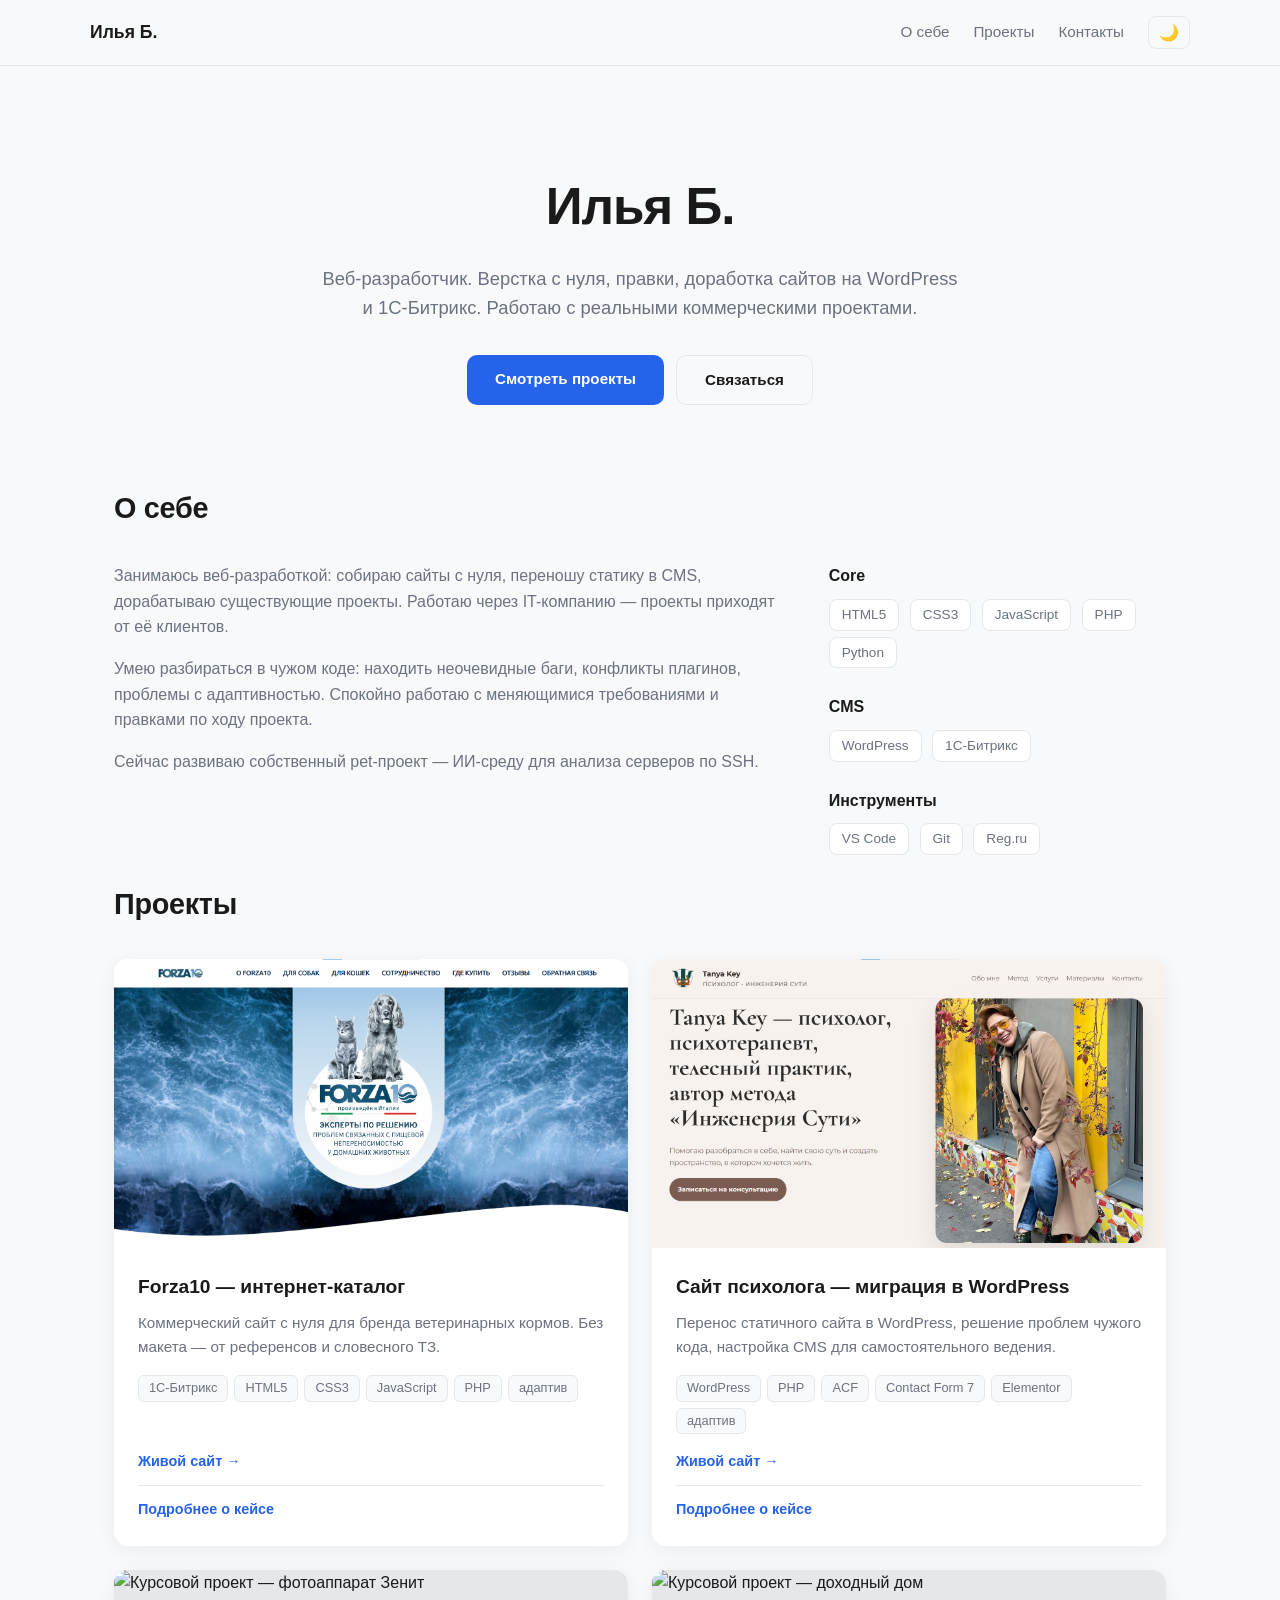
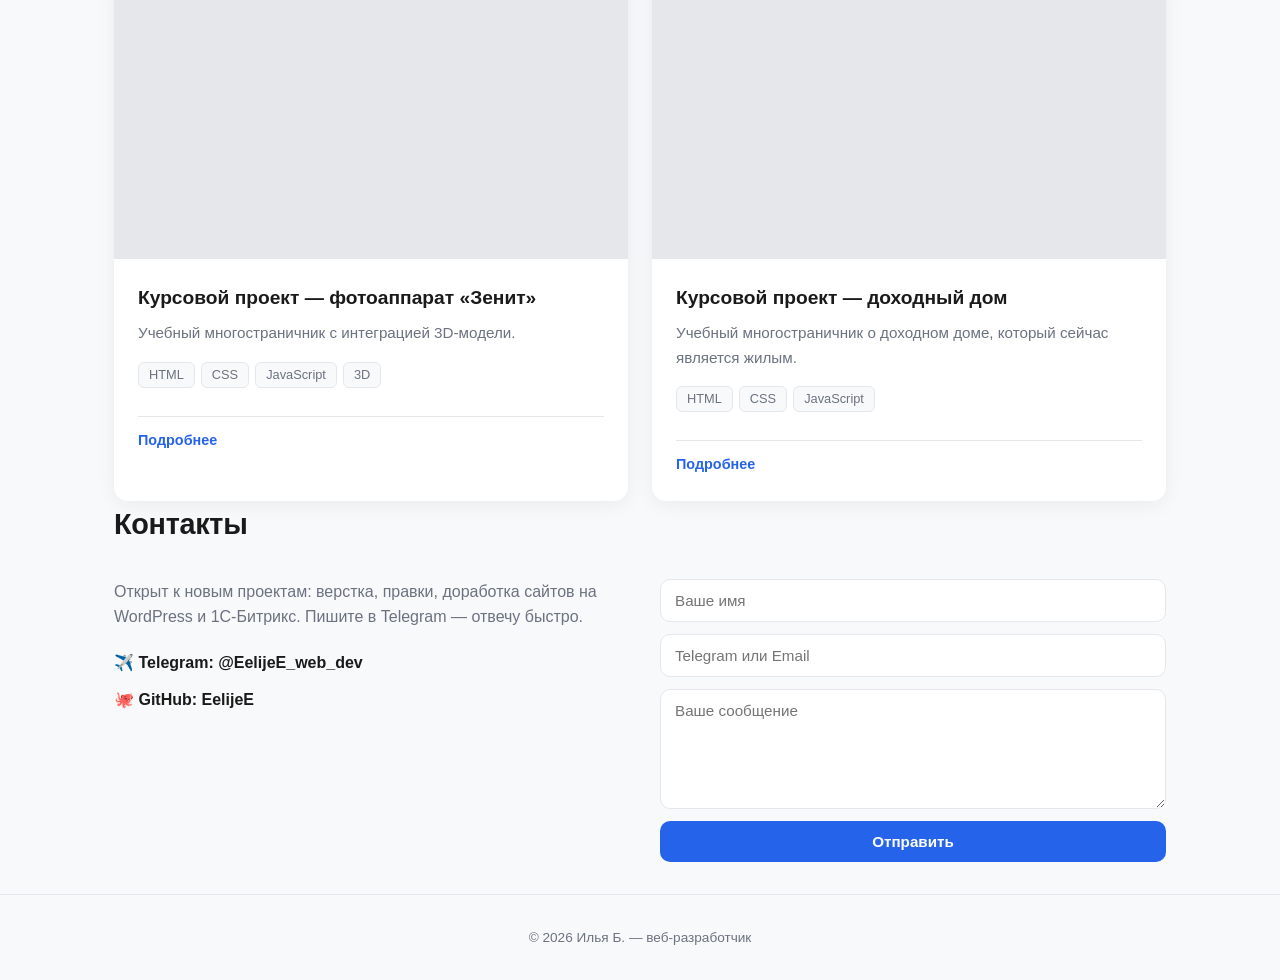
==== index.html @ ad2be2ed "Add files via upload" ====
<!DOCTYPE html>
<html lang="ru" data-theme="light">
<head>
  <meta charset="UTF-8" />
  <meta name="viewport" content="width=device-width, initial-scale=1.0" />
  <title>Илья Б. — Веб-разработчик</title>
  <meta name="description" content="Веб-разработчик. Верстка, правки, WordPress, 1С-Битрикс." />
  <link rel="stylesheet" href="style.css" />
</head>
<body>

  <header>
    <div class="container nav">
      <a href="#" class="logo">Илья Б.</a>
      <nav class="nav-links">
        <a href="#about">О себе</a>
        <a href="#projects">Проекты</a>
        <a href="#contact">Контакты</a>
        <button class="theme-toggle" id="themeToggle" aria-label="Переключить тему">🌙</button>
      </nav>
    </div>
  </header>

  <main>

    <section class="hero container">
      <h1>Илья Б.</h1>
      <p class="subtitle">
        Веб-разработчик. Верстка с нуля, правки, доработка сайтов на WordPress и 1С-Битрикс.
        Работаю с реальными коммерческими проектами.
      </p>
      <div class="hero-buttons">
        <a href="#projects" class="btn btn-primary">Смотреть проекты</a>
        <a href="#contact" class="btn btn-outline">Связаться</a>
      </div>
    </section>

    <section id="about" class="container reveal">
      <h2 class="section-title">О себе</h2>
      <div class="about-content">
        <div class="about-text">
          <p>
            Занимаюсь веб-разработкой: собираю сайты с нуля, переношу статику в CMS,
            дорабатываю существующие проекты. Работаю через IT-компанию — проекты
            приходят от её клиентов.
          </p>
          <p>
            Умею разбираться в чужом коде: находить неочевидные баги, конфликты плагинов,
            проблемы с адаптивностью. Спокойно работаю с меняющимися требованиями и
            правками по ходу проекта.
          </p>
          <p>
            Сейчас развиваю собственный pet-проект — ИИ-среду для анализа серверов по SSH.
          </p>
        </div>
        <div class="skills">
          <div class="skills-group">
            <h3>Core</h3>
            <span class="skill-tag">HTML5</span>
            <span class="skill-tag">CSS3</span>
            <span class="skill-tag">JavaScript</span>
            <span class="skill-tag">PHP</span>
            <span class="skill-tag">Python</span>
          </div>
          <div class="skills-group">
            <h3>CMS</h3>
            <span class="skill-tag">WordPress</span>
            <span class="skill-tag">1С-Битрикс</span>
          </div>
          <div class="skills-group">
            <h3>Инструменты</h3>
            <span class="skill-tag">VS Code</span>
            <span class="skill-tag">Git</span>
            <span class="skill-tag">Reg.ru</span>
          </div>
        </div>
      </div>
    </section>

    <section id="projects" class="container reveal">
      <h2 class="section-title">Проекты</h2>
      <div class="projects-grid">

        <article class="project-card">
          <img src="images/forza10-preview.png" alt="Forza10 — интернет-каталог" class="project-image" />
          <div class="project-body">
            <h3 class="project-title">Forza10 — интернет-каталог</h3>
            <p class="project-desc">
              Коммерческий сайт с нуля для бренда ветеринарных кормов. Без макета —
              от референсов и словесного ТЗ.
            </p>
            <div class="project-tags">
              <span>1С-Битрикс</span>
              <span>HTML5</span>
              <span>CSS3</span>
              <span>JavaScript</span>
              <span>PHP</span>
              <span>адаптив</span>
            </div>
            <div class="project-links">
              <a href="https://форза10.рф" target="_blank" rel="noopener">Живой сайт →</a>
            </div>
            <details>
              <summary>Подробнее о кейсе</summary>
              <p>
                Развернул и настроил 1С-Битрикс, спроектировал структуру шаблона в
                /local/templates/forza10. Реализовал адаптивную вёрстку, каталог,
                умный поиск, мобильное бургер-меню. Проект собран без дизайн-макета —
                от референсов и живых правок заказчика.
              </p>
            </details>
          </div>
        </article>

        <article class="project-card">
          <img src="images/psy-preview.png" alt="Сайт психолога на WordPress" class="project-image" />
          <div class="project-body">
            <h3 class="project-title">Сайт психолога — миграция в WordPress</h3>
            <p class="project-desc">
              Перенос статичного сайта в WordPress, решение проблем чужого кода,
              настройка CMS для самостоятельного ведения.
            </p>
            <div class="project-tags">
              <span>WordPress</span>
              <span>PHP</span>
              <span>ACF</span>
              <span>Contact Form 7</span>
              <span>Elementor</span>
              <span>адаптив</span>
            </div>
            <div class="project-links">
              <a href="https://ingener-psy.ru" target="_blank" rel="noopener">Живой сайт →</a>
            </div>
            <details>
              <summary>Подробнее о кейсе</summary>
              <p>
                Перенёс вёрстку в кастомную тему, разбил на шаблоны. Устранил двойное
                подключение JS, конфликт с Elementor, настроил ACF для редактирования
                контента без кода. Подключил форму обратной связи, решил проблему
                попадания писем в спам через WP Mail SMTP.
              </p>
            </details>
          </div>
        </article>

        <article class="project-card">
          <img src="images/course-zenit.png" alt="Курсовой проект — фотоаппарат Зенит" class="project-image" />
          <div class="project-body">
            <h3 class="project-title">Курсовой проект — фотоаппарат «Зенит»</h3>
            <p class="project-desc">
              Учебный многостраничник с интеграцией 3D-модели.
            </p>
            <div class="project-tags">
              <span>HTML</span>
              <span>CSS</span>
              <span>JavaScript</span>
              <span>3D</span>
            </div>
            <details>
              <summary>Подробнее</summary>
              <p>
                Учебный проект. Многостраничный сайт, посвящённый фотоаппарату «Зенит»,
                с интеграцией 3D-модели. Реализован на чистых HTML/CSS/JS.
              </p>
            </details>
          </div>
        </article>

        <article class="project-card">
          <img src="images/course-house.png" alt="Курсовой проект — доходный дом" class="project-image" />
          <div class="project-body">
            <h3 class="project-title">Курсовой проект — доходный дом</h3>
            <p class="project-desc">
              Учебный многостраничник о доходном доме, который сейчас является жилым.
            </p>
            <div class="project-tags">
              <span>HTML</span>
              <span>CSS</span>
              <span>JavaScript</span>
            </div>
            <details>
              <summary>Подробнее</summary>
              <p>
                Учебный проект. Многостраничный сайт с исторической справкой и
                визуальными материалами. Реализован на чистых HTML/CSS/JS.
              </p>
            </details>
          </div>
        </article>

      </div>
    </section>

    <section id="contact" class="container reveal">
      <h2 class="section-title">Контакты</h2>
      <div class="contact-grid">
        <div class="contact-info">
          <p>
            Открыт к новым проектам: верстка, правки, доработка сайтов на WordPress
            и 1С-Битрикс. Пишите в Telegram — отвечу быстро.
          </p>
          <div class="contact-links">
            <a href="https://t.me/EelijeE_web_dev" target="_blank" rel="noopener">
              ✈️ Telegram: @EelijeE_web_dev
            </a>
            <a href="https://github.com/EelijeE" target="_blank" rel="noopener">
              🐙 GitHub: EelijeE
            </a>
          </div>
        </div>
        <form id="contact-form">
          <input type="text" name="name" placeholder="Ваше имя" required />
          <input type="text" name="contact" placeholder="Telegram или Email" required />
          <textarea name="message" placeholder="Ваше сообщение" required></textarea>
          <button type="submit" class="btn btn-primary">Отправить</button>
          <p class="form-status" id="form-status"></p>
        </form>
      </div>
    </section>

  </main>

  <footer>
    <div class="container">
      © 2026 Илья Б. — веб-разработчик
    </div>
  </footer>

  <script src="script.js"></script>
</body>
</html>
---- style.css ----
:root {
  --bg: #f8f9fa;
  --bg-card: #ffffff;
  --text: #1a1a1a;
  --text-muted: #6b7280;
  --accent: #2563eb;
  --accent-hover: #1d4ed8;
  --border: #e5e7eb;
  --shadow: 0 4px 20px rgba(0,0,0,0.06);
  --shadow-hover: 0 8px 30px rgba(0,0,0,0.12);
  --radius: 14px;
  --transition: 0.3s ease;
}

[data-theme="dark"] {
  --bg: #0f172a;
  --bg-card: #1e293b;
  --text: #e2e8f0;
  --text-muted: #94a3b8;
  --accent: #60a5fa;
  --accent-hover: #93c5fd;
  --border: #334155;
  --shadow: 0 4px 20px rgba(0,0,0,0.3);
  --shadow-hover: 0 8px 30px rgba(0,0,0,0.5);
}

* { margin: 0; padding: 0; box-sizing: border-box; }

html { scroll-behavior: smooth; }

body {
  font-family: -apple-system, BlinkMacSystemFont, 'Segoe UI', Roboto, Helvetica, Arial, sans-serif;
  background: var(--bg);
  color: var(--text);
  line-height: 1.6;
  transition: background var(--transition), color var(--transition);
}

.container {
  max-width: 1100px;
  margin: 0 auto;
  padding: 0 24px;
}

/* Header */
header {
  position: sticky;
  top: 0;
  z-index: 100;
  background: var(--bg);
  border-bottom: 1px solid var(--border);
  backdrop-filter: blur(10px);
}

.nav {
  display: flex;
  justify-content: space-between;
  align-items: center;
  padding: 16px 0;
}

.logo {
  font-weight: 700;
  font-size: 1.1rem;
  color: var(--text);
  text-decoration: none;
}

.nav-links {
  display: flex;
  gap: 24px;
  align-items: center;
}

.nav-links a {
  color: var(--text-muted);
  text-decoration: none;
  font-size: 0.95rem;
  transition: color var(--transition);
}

.nav-links a:hover { color: var(--accent); }

.theme-toggle {
  background: none;
  border: 1px solid var(--border);
  border-radius: 8px;
  padding: 6px 10px;
  cursor: pointer;
  font-size: 1rem;
  color: var(--text);
  transition: all var(--transition);
}

.theme-toggle:hover { border-color: var(--accent); }

/* Hero */
.hero {
  padding: 100px 0 80px;
  text-align: center;
}

.hero h1 {
  font-size: clamp(2rem, 5vw, 3.2rem);
  font-weight: 800;
  letter-spacing: -0.02em;
  margin-bottom: 16px;
}

.hero .subtitle {
  font-size: 1.15rem;
  color: var(--text-muted);
  max-width: 640px;
  margin: 0 auto 32px;
}

.hero-buttons {
  display: flex;
  gap: 12px;
  justify-content: center;
  flex-wrap: wrap;
}

.btn {
  display: inline-block;
  padding: 12px 28px;
  border-radius: 10px;
  font-weight: 600;
  font-size: 0.95rem;
  text-decoration: none;
  transition: all var(--transition);
  border: none;
  cursor: pointer;
}

.btn-primary {
  background: var(--accent);
  color: #fff;
}

.btn-primary:hover {
  background: var(--accent-hover);
  transform: translateY(-2px);
}

.btn-outline {
  background: transparent;
  color: var(--text);
  border: 1px solid var(--border);
}

.btn-outline:hover {
  border-color: var(--accent);
  color: var(--accent);
  transform: translateY(-2px);
}

/* Sections */
section { padding: 60px 0; }

.section-title {
  font-size: 1.8rem;
  font-weight: 700;
  margin-bottom: 32px;
  letter-spacing: -0.01em;
}

/* About */
.about-content {
  display: grid;
  grid-template-columns: 2fr 1fr;
  gap: 40px;
  align-items: start;
}

.about-text p {
  margin-bottom: 16px;
  color: var(--text-muted);
}

.skills-group { margin-bottom: 20px; }

.skills-group h3 {
  font-size: 1rem;
  margin-bottom: 10px;
  color: var(--text);
}

.skill-tag {
  display: inline-block;
  background: var(--bg-card);
  border: 1px solid var(--border);
  border-radius: 8px;
  padding: 4px 12px;
  font-size: 0.85rem;
  margin: 0 6px 6px 0;
  color: var(--text-muted);
}

/* Projects */
.projects-grid {
  display: grid;
  grid-template-columns: repeat(2, 1fr);
  gap: 24px;
}

.project-card {
  background: var(--bg-card);
  border-radius: var(--radius);
  overflow: hidden;
  box-shadow: var(--shadow);
  transition: all var(--transition);
  display: flex;
  flex-direction: column;
}

.project-card:hover {
  transform: translateY(-4px);
  box-shadow: var(--shadow-hover);
}

.project-image {
  width: 100%;
  aspect-ratio: 16 / 9;
  object-fit: cover;
  background: var(--border);
  display: block;
}

.project-body {
  padding: 24px;
  flex: 1;
  display: flex;
  flex-direction: column;
}

.project-title {
  font-size: 1.2rem;
  font-weight: 700;
  margin-bottom: 8px;
}

.project-desc {
  color: var(--text-muted);
  font-size: 0.95rem;
  margin-bottom: 16px;
}

.project-tags {
  display: flex;
  flex-wrap: wrap;
  gap: 6px;
  margin-bottom: 16px;
}

.project-tags span {
  background: var(--bg);
  border: 1px solid var(--border);
  border-radius: 6px;
  padding: 2px 10px;
  font-size: 0.8rem;
  color: var(--text-muted);
}

.project-links {
  margin-top: auto;
  display: flex;
  gap: 12px;
  flex-wrap: wrap;
}

.project-links a {
  color: var(--accent);
  text-decoration: none;
  font-weight: 600;
  font-size: 0.9rem;
}

.project-links a:hover { text-decoration: underline; }

details {
  margin-top: 12px;
  border-top: 1px solid var(--border);
  padding-top: 12px;
}

details summary {
  cursor: pointer;
  font-weight: 600;
  font-size: 0.9rem;
  color: var(--accent);
  list-style: none;
}

details summary::-webkit-details-marker { display: none; }

details p {
  margin-top: 10px;
  font-size: 0.9rem;
  color: var(--text-muted);
}

/* Contact */
.contact-grid {
  display: grid;
  grid-template-columns: 1fr 1fr;
  gap: 40px;
  align-items: start;
}

.contact-info p {
  color: var(--text-muted);
  margin-bottom: 20px;
}

.contact-links {
  display: flex;
  flex-direction: column;
  gap: 12px;
}

.contact-links a {
  color: var(--text);
  text-decoration: none;
  font-weight: 600;
  display: flex;
  align-items: center;
  gap: 10px;
  transition: color var(--transition);
}

.contact-links a:hover { color: var(--accent); }

form {
  display: flex;
  flex-direction: column;
  gap: 12px;
}

input, textarea {
  width: 100%;
  padding: 12px 14px;
  border: 1px solid var(--border);
  border-radius: 10px;
  background: var(--bg-card);
  color: var(--text);
  font-family: inherit;
  font-size: 0.95rem;
  transition: border-color var(--transition);
}

input:focus, textarea:focus {
  outline: none;
  border-color: var(--accent);
}

textarea { resize: vertical; min-height: 120px; }

.form-status {
  font-size: 0.9rem;
  color: var(--text-muted);
  min-height: 20px;
}

/* Footer */
footer {
  border-top: 1px solid var(--border);
  padding: 32px 0;
  text-align: center;
  color: var(--text-muted);
  font-size: 0.85rem;
}

/* Reveal animation */
.reveal {
  opacity: 0;
  transform: translateY(24px);
  transition: opacity 0.6s ease, transform 0.6s ease;
}

.reveal.visible {
  opacity: 1;
  transform: translateY(0);
}

/* Responsive */
@media (max-width: 768px) {
  .about-content,
  .contact-grid {
    grid-template-columns: 1fr;
  }

  .projects-grid {
    grid-template-columns: 1fr;
  }

  .nav-links { gap: 12px; }

  .nav-links a:not(.theme-toggle) { display: none; }

  .hero { padding: 60px 0 40px; }

  section { padding: 40px 0; }
}
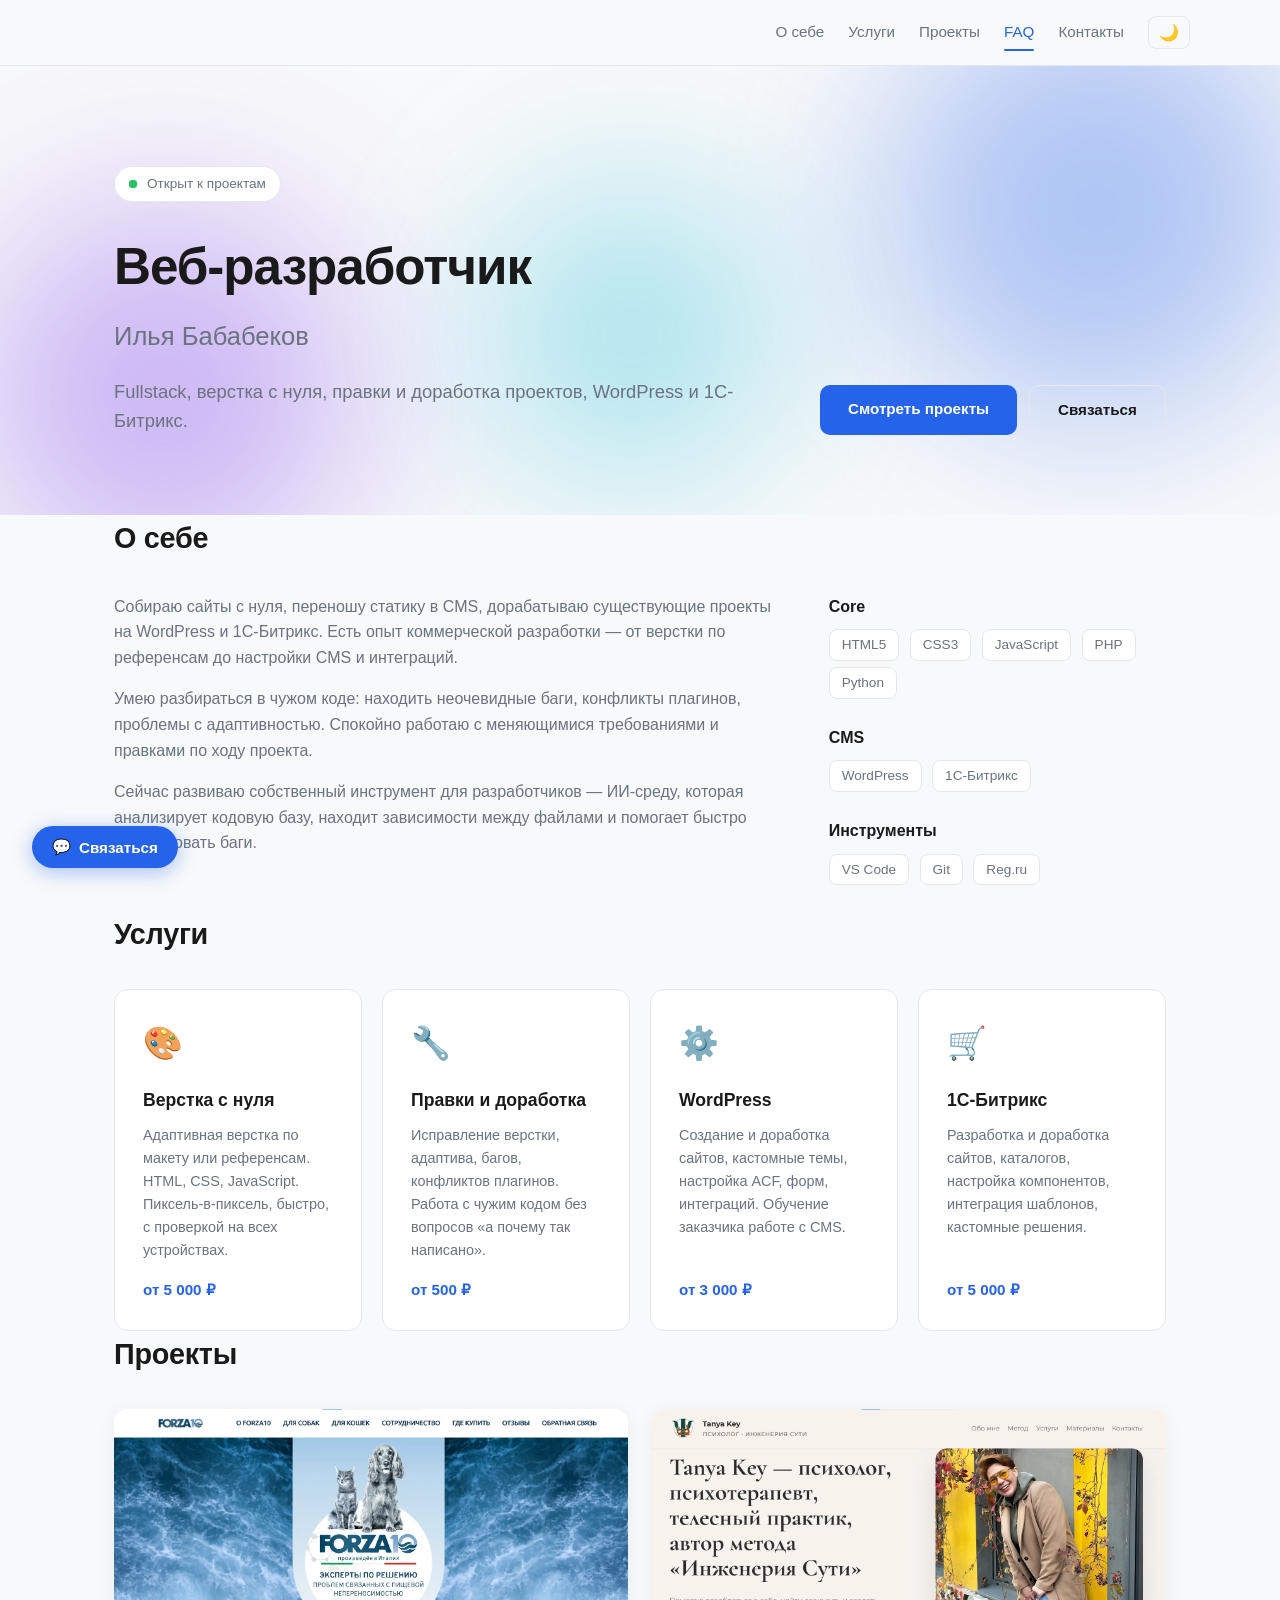
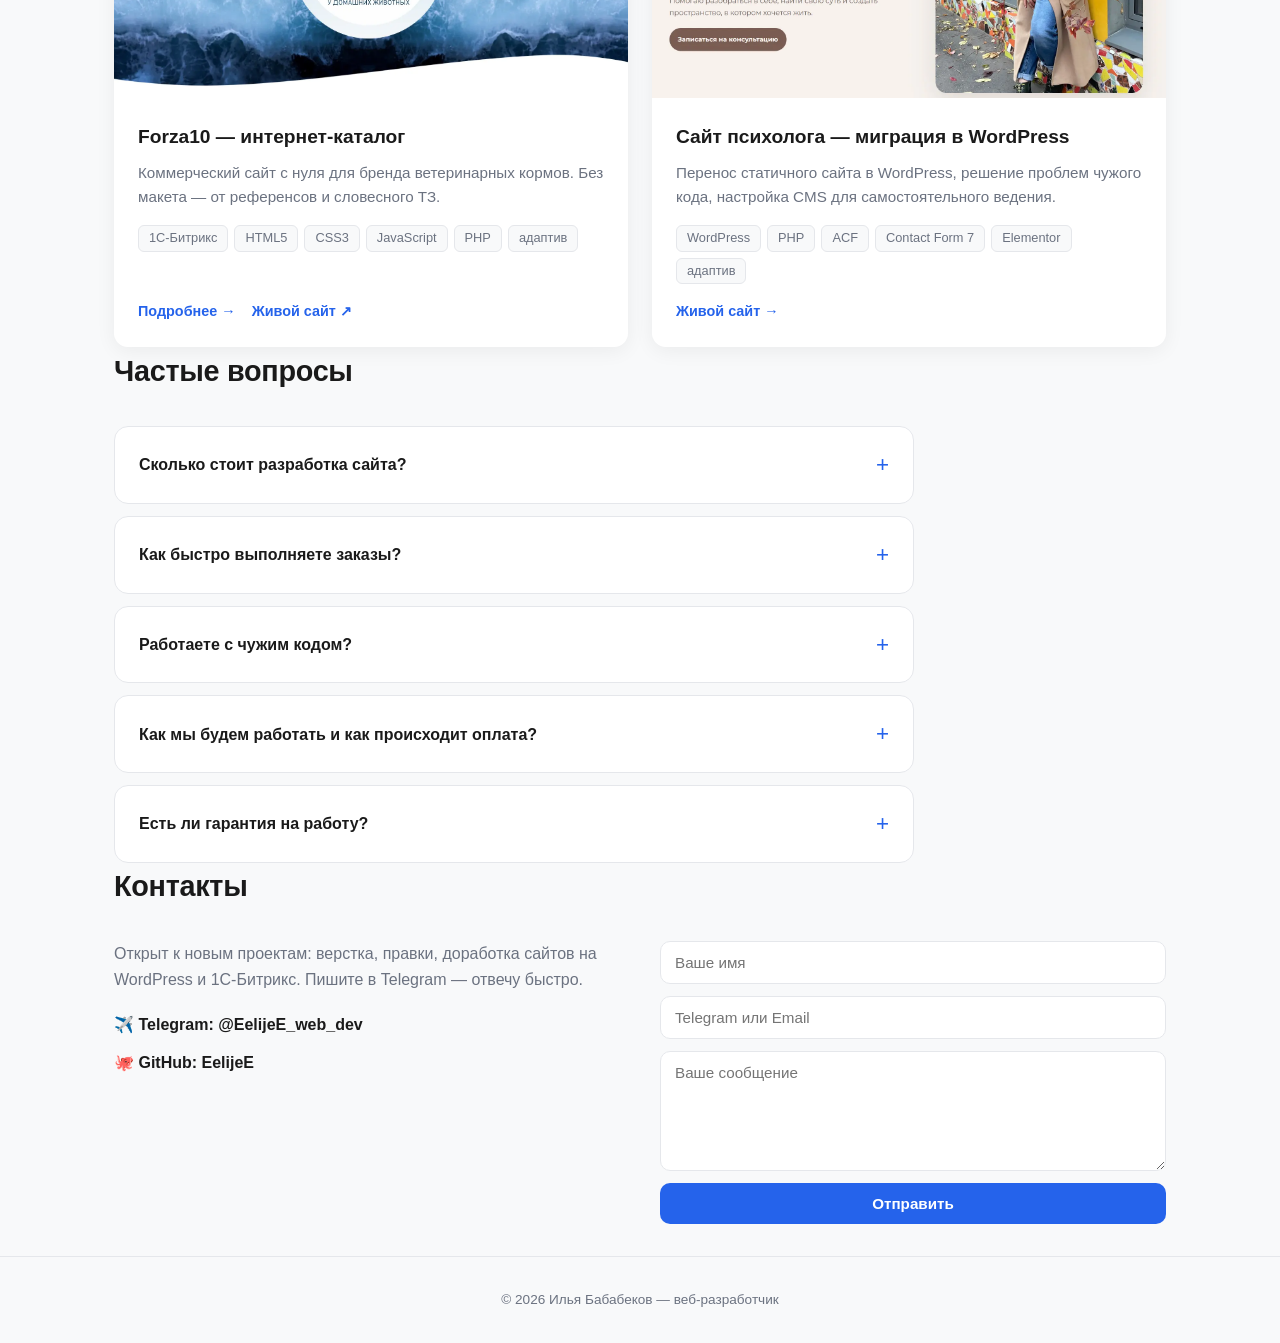
==== commit 1e3b8fc9: "Add files via upload" ====
--- a/index.html
+++ b/index.html
@@ -3,46 +3,97 @@
 <head>
   <meta charset="UTF-8" />
   <meta name="viewport" content="width=device-width, initial-scale=1.0" />
-  <title>Илья Б. — Веб-разработчик</title>
-  <meta name="description" content="Веб-разработчик. Верстка, правки, WordPress, 1С-Битрикс." />
+
+  <title>Илья Бабабеков — Веб-разработчик</title>
+  <meta name="description" content="Веб-разработчик. Верстка с нуля, правки и доработка сайтов на WordPress и 1С-Битрикс. Опыт коммерческой разработки." />
+  <meta name="keywords" content="веб-разработчик, верстка, WordPress, 1С-Битрикс, фронтенд, HTML, CSS, JavaScript, PHP" />
+  <meta name="author" content="Илья Бабабеков" />
+
+  <!-- Open Graph — превью при отправке ссылки в Telegram, VK, WhatsApp -->
+  <meta property="og:type" content="website" />
+  <meta property="og:title" content="Илья Бабабеков — Веб-разработчик" />
+  <meta property="og:description" content="Верстка с нуля, правки и доработка сайтов на WordPress и 1С-Битрикс." />
+  <meta property="og:url" content="https://eelijee.github.io/" />
+  <meta property="og:image" content="https://eelijee.github.io/images/og-preview.png" />
+  <meta property="og:locale" content="ru_RU" />
+
+  <!-- Twitter Card -->
+  <meta name="twitter:card" content="summary_large_image" />
+  <meta name="twitter:title" content="Илья Бабабеков — Веб-разработчик" />
+  <meta name="twitter:description" content="Верстка с нуля, правки и доработка сайтов на WordPress и 1С-Битрикс." />
+  <meta name="twitter:image" content="https://eelijee.github.io/images/og-preview.png" />
+
+  <!-- Favicon -->
+  <link rel="icon" type="image/svg+xml" href="favicon.svg" />
+
   <link rel="stylesheet" href="style.css" />
 </head>
 <body>
 
   <header>
     <div class="container nav">
-      <a href="#" class="logo">Илья Б.</a>
-      <nav class="nav-links">
-        <a href="#about">О себе</a>
-        <a href="#projects">Проекты</a>
-        <a href="#contact">Контакты</a>
-        <button class="theme-toggle" id="themeToggle" aria-label="Переключить тему">🌙</button>
-      </nav>
+      <a href="#" class="logo">
+        <!-- Вставьте сюда ваш SVG-код логотипа -->
+      </a>
+<nav class="nav-links">
+  <a href="#about">О себе</a>
+  <a href="#services">Услуги</a>
+  <a href="#projects">Проекты</a>
+  <a href="#faq">FAQ</a>
+  <a href="#contact">Контакты</a>
+  <button class="theme-toggle" id="themeToggle" aria-label="Переключить тему">🌙</button>
+</nav>
+<button class="burger" id="burger" aria-label="Меню" aria-expanded="false">
+  <span></span>
+  <span></span>
+  <span></span>
+</button>
     </div>
   </header>
+  <div class="mobile-menu" id="mobileMenu">
+  <nav class="mobile-menu-links">
+    <a href="#about" data-num="01">О себе</a>
+    <a href="#services" data-num="02">Услуги</a>
+    <a href="#projects" data-num="03">Проекты</a>
+    <a href="#faq" data-num="04">FAQ</a>
+    <a href="#contact" data-num="05">Контакты</a>
+  </nav>
+</div>
 
   <main>
 
-    <section class="hero container">
-      <h1>Илья Б.</h1>
-      <p class="subtitle">
-        Веб-разработчик. Верстка с нуля, правки, доработка сайтов на WordPress и 1С-Битрикс.
-        Работаю с реальными коммерческими проектами.
-      </p>
-      <div class="hero-buttons">
-        <a href="#projects" class="btn btn-primary">Смотреть проекты</a>
-        <a href="#contact" class="btn btn-outline">Связаться</a>
-      </div>
-    </section>
+<section class="hero">
+  <div class="hero-bg">
+    <div class="blob blob-1"></div>
+    <div class="blob blob-2"></div>
+    <div class="blob blob-3"></div>
+  </div>
+
+  <div class="hero-content container">
+    <div class="hero-text">
+      <div class="status-badge">
+        <span class="status-dot"></span>
+        Открыт к проектам
+      </div>
+      <h1>Веб-разработчик</h1>
+      <h2>Илья Бабабеков</h2>
+      <p class="subtitle">Fullstack, верстка с нуля, правки и доработка проектов, WordPress и 1С-Битрикс.</p>
+    </div>
+    <div class="hero-buttons">
+      <a href="#projects" class="btn btn-primary">Смотреть проекты</a>
+      <a href="#contact" class="btn btn-outline">Связаться</a>
+    </div>
+  </div>
+</section>
 
     <section id="about" class="container reveal">
       <h2 class="section-title">О себе</h2>
       <div class="about-content">
         <div class="about-text">
           <p>
-            Занимаюсь веб-разработкой: собираю сайты с нуля, переношу статику в CMS,
-            дорабатываю существующие проекты. Работаю через IT-компанию — проекты
-            приходят от её клиентов.
+            Собираю сайты с нуля, переношу статику в CMS, дорабатываю существующие проекты
+            на WordPress и 1С-Битрикс. Есть опыт коммерческой разработки — от верстки
+            по референсам до настройки CMS и интеграций.
           </p>
           <p>
             Умею разбираться в чужом коде: находить неочевидные баги, конфликты плагинов,
@@ -50,7 +101,9 @@
             правками по ходу проекта.
           </p>
           <p>
-            Сейчас развиваю собственный pet-проект — ИИ-среду для анализа серверов по SSH.
+            Сейчас развиваю собственный инструмент для разработчиков — ИИ-среду, которая
+            анализирует кодовую базу, находит зависимости между файлами и помогает
+            быстро локализовать баги.
           </p>
         </div>
         <div class="skills">
@@ -77,12 +130,47 @@
       </div>
     </section>
 
+<section id="services" class="container reveal">
+  <h2 class="section-title">Услуги</h2>
+  <div class="services-grid">
+
+    <div class="service-card">
+      <div class="service-icon">🎨</div>
+      <h3>Верстка с нуля</h3>
+      <p>Адаптивная верстка по макету или референсам. HTML, CSS, JavaScript. Пиксель-в-пиксель, быстро, с проверкой на всех устройствах.</p>
+      <span class="service-price">от 5 000 ₽</span>
+    </div>
+
+    <div class="service-card">
+      <div class="service-icon">🔧</div>
+      <h3>Правки и доработка</h3>
+      <p>Исправление верстки, адаптива, багов, конфликтов плагинов. Работа с чужим кодом без вопросов «а почему так написано».</p>
+      <span class="service-price">от 500 ₽</span>
+    </div>
+
+    <div class="service-card">
+      <div class="service-icon">⚙️</div>
+      <h3>WordPress</h3>
+      <p>Создание и доработка сайтов, кастомные темы, настройка ACF, форм, интеграций. Обучение заказчика работе с CMS.</p>
+      <span class="service-price">от 3 000 ₽</span>
+    </div>
+
+    <div class="service-card">
+      <div class="service-icon">🛒</div>
+      <h3>1С-Битрикс</h3>
+      <p>Разработка и доработка сайтов, каталогов, настройка компонентов, интеграция шаблонов, кастомные решения.</p>
+      <span class="service-price">от 5 000 ₽</span>
+    </div>
+
+  </div>
+</section>
+
     <section id="projects" class="container reveal">
       <h2 class="section-title">Проекты</h2>
       <div class="projects-grid">
 
         <article class="project-card">
-          <img src="images/forza10-preview.png" alt="Forza10 — интернет-каталог" class="project-image" />
+          <img src="images/forza10-preview.webp" alt="Forza10 — интернет-каталог" class="project-image" />
           <div class="project-body">
             <h3 class="project-title">Forza10 — интернет-каталог</h3>
             <p class="project-desc">
@@ -97,23 +185,15 @@
               <span>PHP</span>
               <span>адаптив</span>
             </div>
-            <div class="project-links">
-              <a href="https://форза10.рф" target="_blank" rel="noopener">Живой сайт →</a>
-            </div>
-            <details>
-              <summary>Подробнее о кейсе</summary>
-              <p>
-                Развернул и настроил 1С-Битрикс, спроектировал структуру шаблона в
-                /local/templates/forza10. Реализовал адаптивную вёрстку, каталог,
-                умный поиск, мобильное бургер-меню. Проект собран без дизайн-макета —
-                от референсов и живых правок заказчика.
-              </p>
-            </details>
+<div class="project-links">
+  <a href="projects/forza10.html">Подробнее →</a>
+  <a href="https://форза10.рф" target="_blank" rel="noopener">Живой сайт ↗</a>
+</div>
           </div>
         </article>
 
         <article class="project-card">
-          <img src="images/psy-preview.png" alt="Сайт психолога на WordPress" class="project-image" />
+          <img src="images/psy-preview.webp" alt="Сайт психолога на WordPress" class="project-image" />
           <div class="project-body">
             <h3 class="project-title">Сайт психолога — миграция в WordPress</h3>
             <p class="project-desc">
@@ -131,65 +211,43 @@
             <div class="project-links">
               <a href="https://ingener-psy.ru" target="_blank" rel="noopener">Живой сайт →</a>
             </div>
-            <details>
-              <summary>Подробнее о кейсе</summary>
-              <p>
-                Перенёс вёрстку в кастомную тему, разбил на шаблоны. Устранил двойное
-                подключение JS, конфликт с Elementor, настроил ACF для редактирования
-                контента без кода. Подключил форму обратной связи, решил проблему
-                попадания писем в спам через WP Mail SMTP.
-              </p>
-            </details>
           </div>
         </article>
 
-        <article class="project-card">
-          <img src="images/course-zenit.png" alt="Курсовой проект — фотоаппарат Зенит" class="project-image" />
-          <div class="project-body">
-            <h3 class="project-title">Курсовой проект — фотоаппарат «Зенит»</h3>
-            <p class="project-desc">
-              Учебный многостраничник с интеграцией 3D-модели.
-            </p>
-            <div class="project-tags">
-              <span>HTML</span>
-              <span>CSS</span>
-              <span>JavaScript</span>
-              <span>3D</span>
-            </div>
-            <details>
-              <summary>Подробнее</summary>
-              <p>
-                Учебный проект. Многостраничный сайт, посвящённый фотоаппарату «Зенит»,
-                с интеграцией 3D-модели. Реализован на чистых HTML/CSS/JS.
-              </p>
-            </details>
-          </div>
-        </article>
-
-        <article class="project-card">
-          <img src="images/course-house.png" alt="Курсовой проект — доходный дом" class="project-image" />
-          <div class="project-body">
-            <h3 class="project-title">Курсовой проект — доходный дом</h3>
-            <p class="project-desc">
-              Учебный многостраничник о доходном доме, который сейчас является жилым.
-            </p>
-            <div class="project-tags">
-              <span>HTML</span>
-              <span>CSS</span>
-              <span>JavaScript</span>
-            </div>
-            <details>
-              <summary>Подробнее</summary>
-              <p>
-                Учебный проект. Многостраничный сайт с исторической справкой и
-                визуальными материалами. Реализован на чистых HTML/CSS/JS.
-              </p>
-            </details>
-          </div>
-        </article>
-
       </div>
     </section>
+
+<section id="faq" class="container reveal">
+  <h2 class="section-title">Частые вопросы</h2>
+  <div class="faq-list">
+
+    <details class="faq-item">
+      <summary>Сколько стоит разработка сайта?</summary>
+      <p>Зависит от задачи. Верстка лендинга — от 5 000 ₽, правки — от 500 ₽, доработка на CMS — от 3 000 ₽. Точную цену скажу после обсуждения задачи. Напишите в Telegram — разберём.</p>
+    </details>
+
+    <details class="faq-item">
+      <summary>Как быстро выполняете заказы?</summary>
+      <p>Небольшие правки — 1–2 дня. Верстка или крупные доработки — обсуждаем сроки индивидуально. Обычно беру на себя реалистичные сроки и не срываю их.</p>
+    </details>
+
+    <details class="faq-item">
+      <summary>Работаете с чужим кодом?</summary>
+      <p>Да, это одна из моих сильных сторон. Разбираюсь в проектах, оставшихся от других разработчиков: нахожу баги, конфликты плагинов, проблемы с адаптивом. Аккуратно правлю, не ломая существующее.</p>
+    </details>
+
+    <details class="faq-item">
+      <summary>Как мы будем работать и как происходит оплата?</summary>
+      <p>Обсуждаем задачу в Telegram, я оцениваю сроки и стоимость. Работаю по предоплате 50% или поэтапной оплате. Все детали обсуждаем до старта — никаких сюрпризов в процессе.</p>
+    </details>
+
+    <details class="faq-item">
+      <summary>Есть ли гарантия на работу?</summary>
+      <p>Да. Если после сдачи обнаружатся баги, которые появились из-за моих правок — исправлю бесплатно в течение двух недель. Это стандартная практика для аккуратной работы.</p>
+    </details>
+
+  </div>
+</section>
 
     <section id="contact" class="container reveal">
       <h2 class="section-title">Контакты</h2>
@@ -222,10 +280,18 @@
 
   <footer>
     <div class="container">
-      © 2026 Илья Б. — веб-разработчик
+      © 2026 Илья Бабабеков — веб-разработчик
     </div>
   </footer>
-
+<!-- Прогресс-бар чтения -->
+<div class="scroll-progress" id="scrollProgress"></div>
+
+<!-- Кнопка «Наверх» -->
+<button class="back-to-top" id="backToTop" aria-label="Наверх">↑</button>
+<button class="floating-contact" id="floatingContact" aria-label="Связаться">
+  <span>💬</span>
+  <span class="floating-contact-label">Связаться</span>
+</button>
   <script src="script.js"></script>
 </body>
 </html>
--- a/style.css
+++ b/style.css
@@ -6,8 +6,8 @@
   --accent: #2563eb;
   --accent-hover: #1d4ed8;
   --border: #e5e7eb;
-  --shadow: 0 4px 20px rgba(0,0,0,0.06);
-  --shadow-hover: 0 8px 30px rgba(0,0,0,0.12);
+  --shadow: 0 4px 20px rgba(0, 0, 0, 0.06);
+  --shadow-hover: 0 8px 30px rgba(0, 0, 0, 0.12);
   --radius: 14px;
   --transition: 0.3s ease;
 }
@@ -20,16 +20,23 @@
   --accent: #60a5fa;
   --accent-hover: #93c5fd;
   --border: #334155;
-  --shadow: 0 4px 20px rgba(0,0,0,0.3);
-  --shadow-hover: 0 8px 30px rgba(0,0,0,0.5);
-}
-
-* { margin: 0; padding: 0; box-sizing: border-box; }
-
-html { scroll-behavior: smooth; }
+  --shadow: 0 4px 20px rgba(0, 0, 0, 0.3);
+  --shadow-hover: 0 8px 30px rgba(0, 0, 0, 0.5);
+}
+
+* {
+  margin: 0;
+  padding: 0;
+  box-sizing: border-box;
+}
+
+html {
+  scroll-behavior: smooth;
+}
 
 body {
-  font-family: -apple-system, BlinkMacSystemFont, 'Segoe UI', Roboto, Helvetica, Arial, sans-serif;
+  font-family: -apple-system, BlinkMacSystemFont, "Segoe UI", Roboto, Helvetica,
+    Arial, sans-serif;
   background: var(--bg);
   color: var(--text);
   line-height: 1.6;
@@ -46,7 +53,7 @@
 header {
   position: sticky;
   top: 0;
-  z-index: 100;
+  z-index: 200;
   background: var(--bg);
   border-bottom: 1px solid var(--border);
   backdrop-filter: blur(10px);
@@ -59,11 +66,136 @@
   padding: 16px 0;
 }
 
-.logo {
-  font-weight: 700;
-  font-size: 1.1rem;
+/* ============ Бургер-кнопка ============ */
+.burger {
+  display: none;
+  width: 44px;
+  height: 44px;
+  background: none;
+  border: none;
+  cursor: pointer;
+  position: relative;
+  z-index: 200;
+  padding: 0;
+  align-items: center;
+  justify-content: center;
+  flex-direction: column;
+  gap: 6px;
+}
+
+.burger span {
+  display: block;
+  width: 26px;
+  height: 2px;
+  background: var(--text);
+  border-radius: 2px;
+  transition: transform 0.4s cubic-bezier(0.68, -0.55, 0.27, 1.55),
+              opacity 0.3s ease,
+              width 0.3s ease;
+  transform-origin: center;
+}
+
+/* Превращение в крестик */
+.burger.open span:nth-child(1) {
+  transform: translateY(8px) rotate(45deg);
+}
+
+.burger.open span:nth-child(2) {
+  opacity: 0;
+  transform: scaleX(0);
+}
+
+.burger.open span:nth-child(3) {
+  transform: translateY(-8px) rotate(-45deg);
+}
+
+/* ============ Мобильное меню ============ */
+.mobile-menu {
+  position: fixed;
+  inset: 0;
+  background: var(--bg);
+  z-index: 150;
+  display: flex;
+  align-items: center;
+  justify-content: center;
+  padding: 40px 24px;
+  opacity: 0;
+  visibility: hidden;
+  transition: opacity 0.4s ease, visibility 0.4s ease;
+  backdrop-filter: blur(20px);
+}
+
+.mobile-menu.open {
+  opacity: 1;
+  visibility: visible;
+}
+
+.mobile-menu-links {
+  display: flex;
+  flex-direction: column;
+  gap: 12px;
+  width: 100%;
+  max-width: 400px;
+}
+
+.mobile-menu-links a {
+  display: flex;
+  align-items: baseline;
+  gap: 16px;
+  padding: 16px 0;
+  border-bottom: 1px solid var(--border);
   color: var(--text);
   text-decoration: none;
+  font-size: 1.5rem;
+  font-weight: 700;
+  letter-spacing: -0.02em;
+  opacity: 0;
+  transform: translateY(20px);
+  transition: opacity 0.4s ease, transform 0.4s ease, color 0.2s ease;
+  position: relative;
+}
+
+.mobile-menu.open .mobile-menu-links a {
+  opacity: 1;
+  transform: translateY(0);
+}
+
+.mobile-menu.open .mobile-menu-links a:nth-child(1) { transition-delay: 0.1s; }
+.mobile-menu.open .mobile-menu-links a:nth-child(2) { transition-delay: 0.18s; }
+.mobile-menu.open .mobile-menu-links a:nth-child(3) { transition-delay: 0.26s; }
+.mobile-menu.open .mobile-menu-links a:nth-child(4) { transition-delay: 0.34s; }
+.mobile-menu.open .mobile-menu-links a:nth-child(5) { transition-delay: 0.42s; }
+
+.mobile-menu-links a::before {
+  content: attr(data-num);
+  font-size: 0.75rem;
+  font-weight: 600;
+  color: var(--accent);
+  letter-spacing: 0.05em;
+  opacity: 0.7;
+  flex-shrink: 0;
+}
+
+.mobile-menu-links a:hover {
+  color: var(--accent);
+}
+
+/* Показываем бургер только на мобильных */
+@media (max-width: 768px) {
+  .burger { display: flex; }
+}
+
+.logo {
+  display: flex;
+  align-items: center;
+  color: var(--text);
+  text-decoration: none;
+}
+
+.logo svg {
+  height: 32px;
+  width: auto;
+  display: block;
 }
 
 .nav-links {
@@ -79,7 +211,9 @@
   transition: color var(--transition);
 }
 
-.nav-links a:hover { color: var(--accent); }
+.nav-links a:hover {
+  color: var(--accent);
+}
 
 .theme-toggle {
   background: none;
@@ -92,33 +226,142 @@
   transition: all var(--transition);
 }
 
-.theme-toggle:hover { border-color: var(--accent); }
+.theme-toggle:hover {
+  border-color: var(--accent);
+}
 
 /* Hero */
 .hero {
   padding: 100px 0 80px;
-  text-align: center;
-}
-
-.hero h1 {
+  position: relative;
+  overflow: hidden;
+}
+
+.hero-bg {
+  position: absolute;
+  inset: -100px;
+  pointer-events: none;
+  z-index: 0;
+  will-change: transform;
+}
+
+.blob {
+  position: absolute;
+  border-radius: 50%;
+  filter: blur(90px);
+  opacity: 0.35;
+  will-change: transform;
+  animation: float 15s ease-in-out infinite;
+}
+
+[data-theme="dark"] .blob { opacity: 0.4; }
+
+.blob-1 {
+  width: 420px;
+  height: 420px;
+  background: #2563eb;
+  top: 5%;
+  right: 5%;
+  animation-delay: 0s;
+}
+
+.blob-2 {
+  width: 380px;
+  height: 380px;
+  background: #7c3aed;
+  bottom: 5%;
+  left: 5%;
+  animation-delay: -7s;
+}
+
+.blob-3 {
+  width: 280px;
+  height: 280px;
+  background: #06b6d4;
+  top: 35%;
+  left: 40%;
+  animation-delay: -14s;
+}
+
+/* Постоянное плавание пятен */
+@keyframes float {
+  0%, 100% { transform: translate(0, 0) scale(1); }
+  33%      { transform: translate(40px, -30px) scale(1.08); }
+  66%      { transform: translate(-30px, 25px) scale(0.94); }
+}
+
+.hero-content {
+  position: relative;
+  z-index: 1;
+  display: flex;
+  justify-content: space-between;
+  align-items: flex-end;
+  gap: 40px;
+}
+
+.hero-text h1 {
   font-size: clamp(2rem, 5vw, 3.2rem);
   font-weight: 800;
   letter-spacing: -0.02em;
-  margin-bottom: 16px;
+  margin-bottom: 8px;
+}
+
+.hero-text h2 {
+  font-size: clamp(1.2rem, 2.5vw, 1.6rem);
+  font-weight: 500;
+  color: var(--text-muted);
+  margin-bottom: 20px;
 }
 
 .hero .subtitle {
   font-size: 1.15rem;
   color: var(--text-muted);
   max-width: 640px;
-  margin: 0 auto 32px;
+  margin: 0;
 }
 
 .hero-buttons {
   display: flex;
   gap: 12px;
-  justify-content: center;
-  flex-wrap: wrap;
+  flex-shrink: 0;
+}
+
+/* Пульсирующий бейдж */
+.status-badge {
+  display: inline-flex;
+  align-items: center;
+  gap: 10px;
+  padding: 6px 14px;
+  background: var(--bg-card);
+  border: 1px solid var(--border);
+  border-radius: 100px;
+  font-size: 0.85rem;
+  color: var(--text-muted);
+  margin-bottom: 24px;
+}
+
+.status-dot {
+  width: 8px;
+  height: 8px;
+  border-radius: 50%;
+  background: #22c55e;
+  position: relative;
+  flex-shrink: 0;
+}
+
+.status-dot::after {
+  content: '';
+  position: absolute;
+  inset: 0;
+  border-radius: 50%;
+  background: #22c55e;
+  animation: pulse 2s infinite;
+}
+
+@keyframes pulse {
+  0%   { transform: scale(1);   opacity: 0.7; }
+  70%  { transform: scale(2.5); opacity: 0; }
+  100% { transform: scale(2.5); opacity: 0; }
 }
 
 .btn {
@@ -140,7 +383,6 @@
 
 .btn-primary:hover {
   background: var(--accent-hover);
-  transform: translateY(-2px);
 }
 
 .btn-outline {
@@ -152,11 +394,12 @@
 .btn-outline:hover {
   border-color: var(--accent);
   color: var(--accent);
-  transform: translateY(-2px);
 }
 
 /* Sections */
-section { padding: 60px 0; }
+section {
+  padding: 60px 0;
+}
 
 .section-title {
   font-size: 1.8rem;
@@ -178,7 +421,9 @@
   color: var(--text-muted);
 }
 
-.skills-group { margin-bottom: 20px; }
+.skills-group {
+  margin-bottom: 20px;
+}
 
 .skills-group h3 {
   font-size: 1rem;
@@ -265,8 +510,9 @@
 .project-links {
   margin-top: auto;
   display: flex;
-  gap: 12px;
+  gap: 16px;
   flex-wrap: wrap;
+  align-items: center;
 }
 
 .project-links a {
@@ -274,30 +520,12 @@
   text-decoration: none;
   font-weight: 600;
   font-size: 0.9rem;
-}
-
-.project-links a:hover { text-decoration: underline; }
-
-details {
-  margin-top: 12px;
-  border-top: 1px solid var(--border);
-  padding-top: 12px;
-}
-
-details summary {
-  cursor: pointer;
-  font-weight: 600;
-  font-size: 0.9rem;
-  color: var(--accent);
-  list-style: none;
-}
-
-details summary::-webkit-details-marker { display: none; }
-
-details p {
-  margin-top: 10px;
-  font-size: 0.9rem;
-  color: var(--text-muted);
+  transition: opacity 0.2s ease;
+}
+
+.project-links a:hover {
+  opacity: 0.8;
+  text-decoration: underline;
 }
 
 /* Contact */
@@ -329,7 +557,9 @@
   transition: color var(--transition);
 }
 
-.contact-links a:hover { color: var(--accent); }
+.contact-links a:hover {
+  color: var(--accent);
+}
 
 form {
   display: flex;
@@ -337,7 +567,8 @@
   gap: 12px;
 }
 
-input, textarea {
+input,
+textarea {
   width: 100%;
   padding: 12px 14px;
   border: 1px solid var(--border);
@@ -349,12 +580,16 @@
   transition: border-color var(--transition);
 }
 
-input:focus, textarea:focus {
+input:focus,
+textarea:focus {
   outline: none;
   border-color: var(--accent);
 }
 
-textarea { resize: vertical; min-height: 120px; }
+textarea {
+  resize: vertical;
+  min-height: 120px;
+}
 
 .form-status {
   font-size: 0.9rem;
@@ -394,11 +629,651 @@
     grid-template-columns: 1fr;
   }
 
-  .nav-links { gap: 12px; }
-
-  .nav-links a:not(.theme-toggle) { display: none; }
-
-  .hero { padding: 60px 0 40px; }
-
-  section { padding: 40px 0; }
+  .nav-links {
+    gap: 12px;
+  }
+
+  .nav-links a:not(.theme-toggle) {
+    display: none;
+  }
+
+.hero {
+  padding: 60px 0 40px;
+}
+
+.hero-content {
+  flex-direction: column;
+  align-items: flex-start;
+  gap: 24px;
+}
+
+  section {
+    padding: 40px 0;
+  }
+}
+
+/* Кастомный скроллбар */
+::-webkit-scrollbar {
+  width: 10px;
+}
+
+::-webkit-scrollbar-track {
+  background: var(--bg);
+}
+
+::-webkit-scrollbar-thumb {
+  background: var(--border);
+  border-radius: 5px;
+}
+
+::-webkit-scrollbar-thumb:hover {
+  background: var(--text-muted);
+}
+
+/* Авто-тема: если пользователь ещё не выбирал — берём из системы */
+@media (prefers-color-scheme: dark) {
+  html:not([data-theme-user]) {
+    --bg: #0f172a;
+    --bg-card: #1e293b;
+    --text: #e2e8f0;
+    --text-muted: #94a3b8;
+    --accent: #60a5fa;
+    --accent-hover: #93c5fd;
+    --border: #334155;
+    --shadow: 0 4px 20px rgba(0, 0, 0, 0.3);
+    --shadow-hover: 0 8px 30px rgba(0, 0, 0, 0.5);
+  }
+}
+
+/* Плавное появление картинок */
+.project-image {
+  transition: transform 0.4s ease, opacity 0.4s ease;
+}
+
+.project-card:hover .project-image {
+  transform: scale(1.03);
+}
+
+/* ============ Прогресс-бар чтения ============ */
+.scroll-progress {
+  position: fixed;
+  top: 0;
+  left: 0;
+  height: 3px;
+  width: 0%;
+  background: var(--accent);
+  z-index: 999;
+  transition: width 0.1s ease;
+}
+
+/* ============ Кнопка «Наверх» ============ */
+.back-to-top {
+  position: fixed;
+  bottom: 32px;
+  right: 32px;
+  width: 48px;
+  height: 48px;
+  border-radius: 50%;
+  background: var(--accent);
+  color: #fff;
+  border: none;
+  font-size: 1.4rem;
+  cursor: pointer;
+  display: flex;
+  align-items: center;
+  justify-content: center;
+  opacity: 0;
+  visibility: hidden;
+  transform: translateY(12px);
+  transition: all 0.3s ease;
+  box-shadow: 0 4px 20px rgba(37, 99, 235, 0.4);
+  z-index: 90;
+}
+
+.back-to-top.visible {
+  opacity: 1;
+  visibility: visible;
+  transform: translateY(0);
+}
+
+.back-to-top:hover {
+  background: var(--accent-hover);
+  transform: translateY(-3px);
+  box-shadow: 0 6px 25px rgba(37, 99, 235, 0.5);
+}
+
+/* ============ Stagger-анимация ============ */
+.reveal-stagger > * {
+  opacity: 0;
+  transform: translateY(20px);
+  transition: opacity 0.5s ease, transform 0.5s ease;
+}
+
+.reveal-stagger.visible > * {
+  opacity: 1;
+  transform: translateY(0);
+}
+
+/* Задержки для элементов по очереди */
+.reveal-stagger.visible > *:nth-child(1) {
+  transition-delay: 0.05s;
+}
+.reveal-stagger.visible > *:nth-child(2) {
+  transition-delay: 0.15s;
+}
+.reveal-stagger.visible > *:nth-child(3) {
+  transition-delay: 0.25s;
+}
+.reveal-stagger.visible > *:nth-child(4) {
+  transition-delay: 0.35s;
+}
+.reveal-stagger.visible > *:nth-child(5) {
+  transition-delay: 0.45s;
+}
+.reveal-stagger.visible > *:nth-child(6) {
+  transition-delay: 0.55s;
+}
+
+/* ============ Tilt на карточках ============ */
+.project-card {
+  transform-style: preserve-3d;
+  will-change: transform;
+}
+
+/* На мобильных tilt отключаем */
+@media (hover: none) {
+  .project-card {
+    transform: none !important;
+  }
+}
+
+/* ============ Scroll-spy (активная ссылка в навигации) ============ */
+.nav-links a {
+  position: relative;
+}
+
+.nav-links a.active {
+  color: var(--accent);
+}
+
+.nav-links a.active::after {
+  content: "";
+  position: absolute;
+  bottom: -6px;
+  left: 0;
+  right: 0;
+  height: 2px;
+  background: var(--accent);
+  border-radius: 2px;
+}
+
+/* ============ Магнитные кнопки ============ */
+.btn {
+  transition: background 0.3s ease, color 0.3s ease, border-color 0.3s ease,
+    box-shadow 0.3s ease;
+  will-change: transform;
+}
+
+/* На мобильных магнитный эффект отключаем */
+@media (hover: none) {
+  .btn {
+    transform: none !important;
+  }
+}
+
+/* ============ Плавающая кнопка «Связаться» ============ */
+.floating-contact {
+  position: fixed;
+  bottom: 32px;
+  left: 32px;
+  display: flex;
+  align-items: center;
+  gap: 8px;
+  padding: 12px 20px;
+  background: var(--accent);
+  color: #fff;
+  border: none;
+  border-radius: 100px;
+  font-size: 0.95rem;
+  font-weight: 600;
+  cursor: pointer;
+  box-shadow: 0 4px 20px rgba(37, 99, 235, 0.4);
+  transition: all 0.3s ease;
+  z-index: 90;
+}
+
+.floating-contact:hover {
+  background: var(--accent-hover);
+  transform: translateY(-3px);
+  box-shadow: 0 6px 25px rgba(37, 99, 235, 0.5);
+}
+
+.floating-contact-label {
+  display: inline;
+}
+
+@media (max-width: 600px) {
+  .floating-contact {
+    bottom: 24px;
+    left: 24px;
+    padding: 14px;
+    border-radius: 50%;
+    width: 52px;
+    height: 52px;
+    justify-content: center;
+  }
+
+  .floating-contact-label { display: none; }
+}
+
+/* ============ Услуги ============ */
+.services-grid {
+  display: grid;
+  grid-template-columns: repeat(4, 1fr);
+  gap: 20px;
+}
+
+.service-card {
+  background: var(--bg-card);
+  border: 1px solid var(--border);
+  border-radius: var(--radius);
+  padding: 28px;
+  transition: all 0.3s ease;
+  display: flex;
+  flex-direction: column;
+}
+
+.service-card:hover {
+  border-color: var(--accent);
+  transform: translateY(-4px);
+  box-shadow: var(--shadow-hover);
+}
+
+.service-icon {
+  font-size: 2rem;
+  margin-bottom: 16px;
+}
+
+.service-card h3 {
+  font-size: 1.1rem;
+  font-weight: 700;
+  margin-bottom: 10px;
+}
+
+.service-card p {
+  font-size: 0.9rem;
+  color: var(--text-muted);
+  line-height: 1.6;
+  flex: 1;
+  margin-bottom: 16px;
+}
+
+.service-price {
+  font-size: 0.95rem;
+  font-weight: 700;
+  color: var(--accent);
+}
+
+/* ============ FAQ ============ */
+.faq-list {
+  display: flex;
+  flex-direction: column;
+  gap: 12px;
+  max-width: 800px;
+}
+
+.faq-item {
+  background: var(--bg-card);
+  border: 1px solid var(--border);
+  border-radius: var(--radius);
+  padding: 0;
+  transition: border-color 0.3s ease;
+}
+
+.faq-item[open] {
+  border-color: var(--accent);
+}
+
+.faq-item summary {
+  padding: 20px 24px;
+  cursor: pointer;
+  font-weight: 600;
+  font-size: 1rem;
+  list-style: none;
+  display: flex;
+  justify-content: space-between;
+  align-items: center;
+  gap: 16px;
+}
+
+.faq-item summary::-webkit-details-marker { display: none; }
+
+.faq-item summary::after {
+  content: '+';
+  font-size: 1.4rem;
+  color: var(--accent);
+  font-weight: 400;
+  transition: transform 0.3s ease;
+  flex-shrink: 0;
+}
+
+.faq-item[open] summary::after {
+  transform: rotate(45deg);
+}
+
+.faq-item p {
+  padding: 0 24px 20px;
+  color: var(--text-muted);
+  font-size: 0.95rem;
+  line-height: 1.6;
+}
+
+/* Буква за буквой в FAQ */
+.faq-char {
+  display: inline-block;
+  opacity: 0;
+  transform: translateY(4px);
+  animation: char-appear 0.3s ease forwards;
+}
+
+@keyframes char-appear {
+  to {
+    opacity: 1;
+    transform: translateY(0);
+  }
+}
+
+/* Уважаем reduced-motion — если у пользователя отключены анимации */
+@media (prefers-reduced-motion: reduce) {
+  .faq-char {
+    opacity: 1;
+    transform: none;
+    animation: none;
+  }
+  .burger span,
+  .mobile-menu,
+  .mobile-menu-links a {
+    transition: none;
+  }
+}
+
+/* Адаптив для услуг */
+@media (max-width: 900px) {
+  .services-grid { grid-template-columns: repeat(2, 1fr); }
+}
+
+@media (max-width: 600px) {
+  .services-grid { grid-template-columns: 1fr; }
+}
+
+/* ============ Детальная страница кейса ============ */
+
+/* Breadcrumb */
+.breadcrumb {
+  display: flex;
+  gap: 10px;
+  align-items: center;
+  padding: 24px 0 0;
+  font-size: 0.9rem;
+  color: var(--text-muted);
+}
+
+.breadcrumb a {
+  color: var(--text-muted);
+  text-decoration: none;
+  transition: color 0.2s ease;
+}
+
+.breadcrumb a:hover { color: var(--accent); }
+
+.breadcrumb .current { color: var(--text); }
+
+/* Hero кейса */
+.case-hero {
+  padding: 60px 0 40px;
+}
+
+.case-meta {
+  display: flex;
+  align-items: center;
+  gap: 10px;
+  font-size: 0.9rem;
+  color: var(--text-muted);
+  margin-bottom: 20px;
+}
+
+.case-category {
+  color: var(--accent);
+  font-weight: 600;
+}
+
+.case-dot { opacity: 0.5; }
+
+.case-hero h1 {
+  font-size: clamp(1.8rem, 4vw, 2.8rem);
+  font-weight: 800;
+  letter-spacing: -0.02em;
+  line-height: 1.15;
+  margin-bottom: 20px;
+  max-width: 900px;
+}
+
+.case-lead {
+  font-size: 1.15rem;
+  color: var(--text-muted);
+  max-width: 720px;
+  margin-bottom: 28px;
+  line-height: 1.6;
+}
+
+.case-tags {
+  display: flex;
+  flex-wrap: wrap;
+  gap: 8px;
+  margin-bottom: 32px;
+}
+
+.case-tags span {
+  padding: 6px 14px;
+  border: 1px solid var(--border);
+  border-radius: 100px;
+  font-size: 0.85rem;
+  color: var(--text-muted);
+}
+
+.case-actions {
+  display: flex;
+  gap: 12px;
+  flex-wrap: wrap;
+}
+
+/* Обложка */
+.case-cover {
+  margin: 40px 0 60px;
+  border-radius: var(--radius);
+  overflow: hidden;
+  box-shadow: var(--shadow);
+}
+
+.case-cover img {
+  width: 100%;
+  height: auto;
+  display: block;
+}
+
+/* Секции контента */
+.case-section {
+  padding: 40px 0;
+  max-width: 860px;
+}
+
+.case-section h2 {
+  font-size: 1.6rem;
+  font-weight: 700;
+  margin-bottom: 24px;
+  letter-spacing: -0.01em;
+}
+
+.case-section h3 {
+  font-size: 1.15rem;
+  font-weight: 700;
+  margin: 28px 0 12px;
+}
+
+.case-section h4 {
+  font-size: 0.9rem;
+  font-weight: 600;
+  color: var(--text-muted);
+  text-transform: uppercase;
+  letter-spacing: 0.05em;
+  margin-bottom: 6px;
+}
+
+.case-section p {
+  color: var(--text-muted);
+  line-height: 1.7;
+  margin-bottom: 16px;
+}
+
+.case-section ul {
+  margin: 0 0 20px 0;
+  padding-left: 0;
+  list-style: none;
+}
+
+.case-section ul li {
+  position: relative;
+  padding-left: 28px;
+  margin-bottom: 12px;
+  color: var(--text-muted);
+  line-height: 1.6;
+}
+
+.case-section ul li::before {
+  content: '→';
+  position: absolute;
+  left: 0;
+  color: var(--accent);
+  font-weight: 600;
+}
+
+.case-section code {
+  background: var(--bg-card);
+  border: 1px solid var(--border);
+  border-radius: 6px;
+  padding: 2px 8px;
+  font-family: 'SF Mono', Monaco, Consolas, monospace;
+  font-size: 0.9em;
+  color: var(--text);
+}
+
+/* Галерея */
+.case-gallery {
+  display: grid;
+  grid-template-columns: 1fr 1fr;
+  gap: 24px;
+  margin-top: 24px;
+}
+
+.case-gallery-item img {
+  width: 100%;
+  height: auto;
+  border-radius: 12px;
+  box-shadow: var(--shadow);
+  display: block;
+  transition: transform 0.3s ease, box-shadow 0.3s ease;
+}
+
+.case-gallery-item:hover img {
+  transform: translateY(-4px);
+  box-shadow: var(--shadow-hover);
+}
+
+.case-caption {
+  font-size: 0.85rem;
+  color: var(--text-muted);
+  text-align: center;
+  margin-top: 10px;
+}
+
+.case-gallery-mobile {
+  grid-column: 1 / -1;
+  max-width: 400px;
+  margin: 0 auto;
+}
+
+/* Технологии */
+.case-tech-grid {
+  display: grid;
+  grid-template-columns: repeat(2, 1fr);
+  gap: 24px;
+  margin-top: 12px;
+}
+
+.case-tech-grid > div {
+  padding: 20px;
+  background: var(--bg-card);
+  border: 1px solid var(--border);
+  border-radius: var(--radius);
+}
+
+.case-tech-grid p {
+  margin: 0;
+  color: var(--text);
+}
+
+/* Навигация между кейсами */
+.case-nav {
+  display: flex;
+  justify-content: space-between;
+  gap: 20px;
+  padding: 60px 0 40px;
+  border-top: 1px solid var(--border);
+  margin-top: 40px;
+}
+
+.case-nav-item {
+  display: flex;
+  flex-direction: column;
+  gap: 6px;
+  padding: 20px 24px;
+  background: var(--bg-card);
+  border: 1px solid var(--border);
+  border-radius: var(--radius);
+  text-decoration: none;
+  color: var(--text);
+  transition: all 0.3s ease;
+  flex: 1;
+}
+
+.case-nav-item:hover {
+  border-color: var(--accent);
+  transform: translateY(-3px);
+  box-shadow: var(--shadow-hover);
+}
+
+.case-nav-label {
+  font-size: 0.85rem;
+  color: var(--text-muted);
+}
+
+.case-nav-title {
+  font-size: 1.05rem;
+  font-weight: 700;
+}
+
+.case-nav-next {
+  text-align: right;
+  align-items: flex-end;
+}
+
+/* Адаптив для детальной */
+@media (max-width: 768px) {
+  .case-gallery { grid-template-columns: 1fr; }
+  .case-tech-grid { grid-template-columns: 1fr; }
+  .case-nav { flex-direction: column; }
+  .case-nav-next { text-align: left; align-items: flex-start; }
+  .breadcrumb { font-size: 0.85rem; padding-top: 16px; }
+  .case-hero { padding: 40px 0 24px; }
+  .case-cover { margin: 24px 0 40px; }
 }
